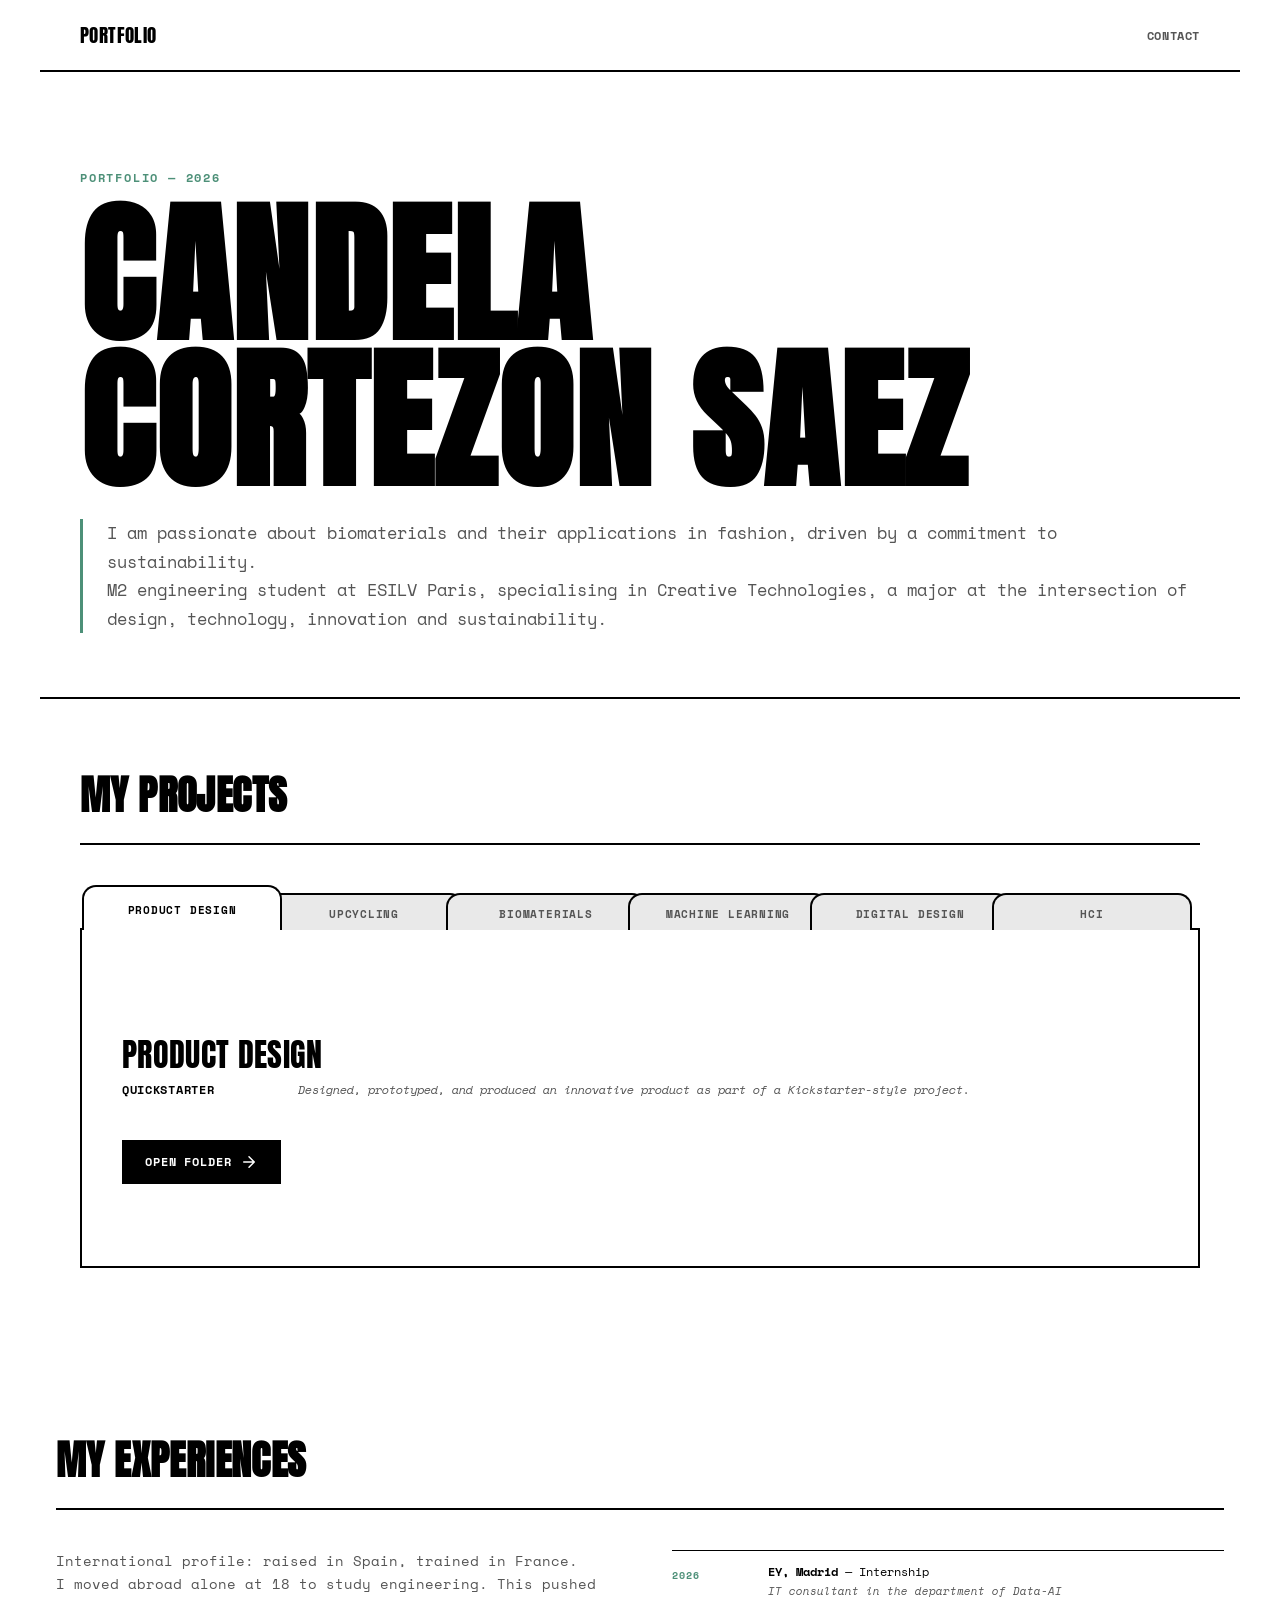
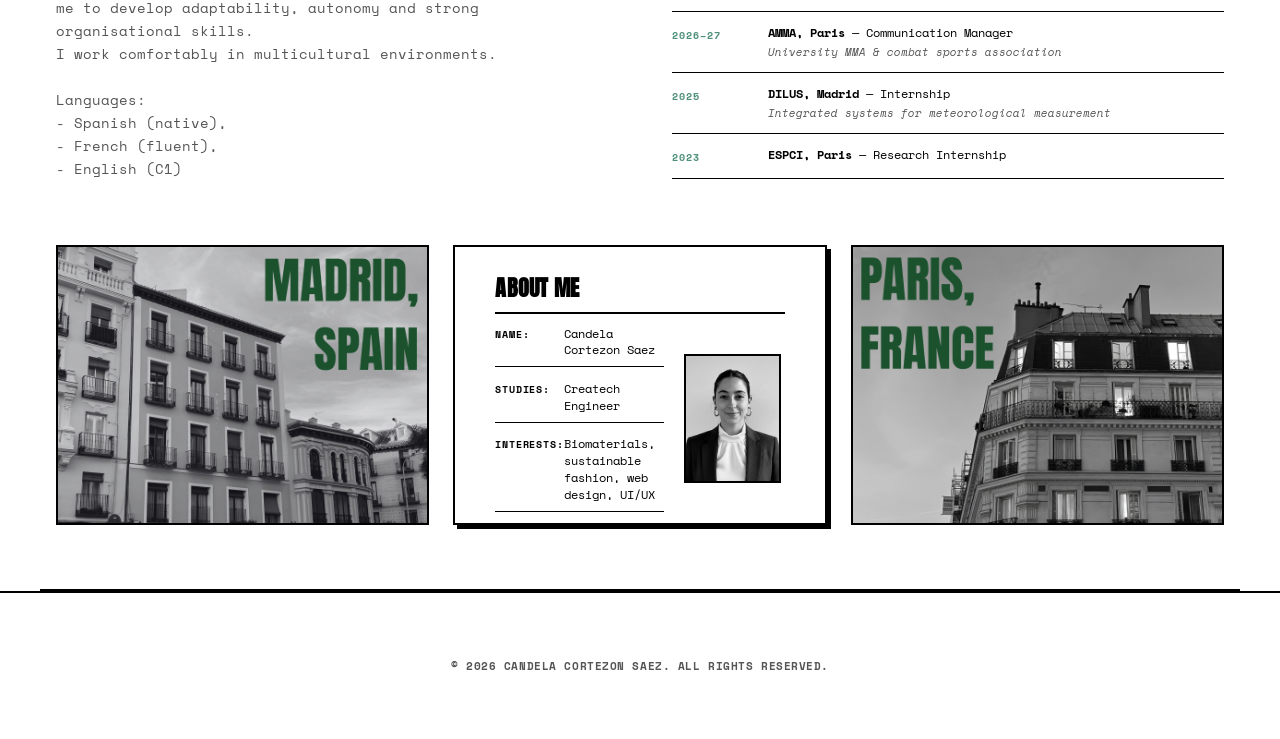
==== index.html @ 853d0558 "Initial commit" ====
<!DOCTYPE html>
<html lang="en">
<head>
  <meta charset="UTF-8" />
  <meta name="viewport" content="width=device-width, initial-scale=1.0" />
  <title>Candela Cortezon Saez — Portfolio</title>
  <meta name="description" content="Portfolio of Candela Cortezon Saez — Createch Engineer specializing in product design, sustainable fashion, and interactive media." />
  <link rel="preconnect" href="https://fonts.googleapis.com" />
  <link rel="preconnect" href="https://fonts.gstatic.com" crossorigin />
  <link href="https://fonts.googleapis.com/css2?family=Anton+SC&family=Space+Mono:ital,wght@0,400;0,700;1,400&family=Caveat:wght@400;600&display=swap" rel="stylesheet" />
  <link rel="stylesheet" href="style.css" />
</head>
<body>

  <!-- Navigation -->
  <nav class="nav" role="navigation" aria-label="Main navigation">
    <a href="index.html" class="nav-brand">PORTFOLIO</a>
    <ul class="nav-links">
      <li><a href="contact.html">Contact</a></li>
    </ul>
  </nav>

  <!-- Hero -->
  <header class="hero">
    <p class="hero-label animate-in">Portfolio — 2026</p>
    <h1 class="hero-title animate-in">Candela<br />Cortezon Saez</h1>
    <p class="hero-subtitle animate-in" style="font-size: 1.05rem;">I am passionate about biomaterials and their applications in fashion, driven by a commitment to sustainability.</p>
    <p class="hero-subtitle animate-in" style="font-size: 1.05rem;">M2 engineering student at ESILV Paris, specialising in Creative Technologies, a major at the intersection of design, technology, innovation and sustainability.</p>
    
  </header>

  <!-- Folders -->
  <section class="folders-section" id="work">
    <div class="folders-header animate-in">
      <h2>MY PROJECTS</h2>
    </div>
    <div class="folder-list" id="folder-list">
      <!-- Folders injected by JavaScript -->
    </div>
  </section>

  <!-- Experiences Section -->
  <section class="about" id="about">

    <!-- Section title — same style as MY PROJECTS -->
    <div class="exp-section-header animate-in">
      <h2>MY EXPERIENCES</h2>
    </div>

    <!-- Main content: big display text left + experience list right -->
    <div class="exp-main-row">

      <!-- Left: large editorial display text -->
      <div class="hero-subtitle-aboutyou animate-in">
        <p><span>International profile: raised in Spain, trained in France.</span></p>
        <p><span>I moved abroad alone at 18 to study engineering. This pushed me to develop adaptability, autonomy and strong organisational skills.</span></p>
        <p><span>I work comfortably in multicultural environments.</span></p>
        <p><br></p>
        <p><span>Languages: <br>
          <span>- Spanish (native),</span> <br>
          <span>- French (fluent),</span> <br>
          <span>- English (C1)</span></span></p>
               
      </div>

      <!-- Right: all experience entries, all starting at the same height -->
      <div class="exp-list animate-in">

        <div class="exp-item">
          <span class="exp-year">2026</span>
          <div class="exp-body">
            <p class="exp-company"><strong>EY, Madrid</strong> — Internship</p>
            <p class="exp-desc">IT consultant in the department of Data-AI</p>
          </div>
        </div>

        <div class="exp-item">
          <span class="exp-year">2026–27</span>
          <div class="exp-body">
            <p class="exp-company"><strong>AMMA, Paris</strong> — Communication Manager</p>
            <p class="exp-desc">University MMA &amp; combat sports association</p>
          </div>
        </div>

        <div class="exp-item">
          <span class="exp-year">2025</span>
          <div class="exp-body">
            <p class="exp-company"><strong>DILUS, Madrid</strong> — Internship</p>
            <p class="exp-desc">Integrated systems for meteorological measurement</p>
          </div>
        </div>

        <div class="exp-item">
          <span class="exp-year">2023</span>
          <div class="exp-body">
            <p class="exp-company"><strong>ESPCI, Paris</strong> — Research Internship</p>
          </div>
        </div>

      </div>
    </div>

    <!-- 3 items in a row: Madrid photo | dossier card | Paris photo -->
    <div class="exp-photos animate-in">

      <img src="images/PARIS, FRANCE (1).png" alt="Madrid building facades" class="exp-photo exp-photo--madrid" />

      <!-- Dossier card in place of the photo -->
      <div class="dossier-card exp-card-slot animate-in" style="overflow: hidden;">
        <div class="dossier-header">
          <h2 class="dossier-title">About Me</h2>
        </div>
        <div class="dossier-body">
          <div class="dossier-fields">
            <div class="dossier-field">
              <span class="dossier-field-label">Name:</span>
              <span class="dossier-field-value small">Candela Cortezon Saez</span>
            </div>
            <div class="dossier-field">
              <span class="dossier-field-label">Studies:</span>
              <span class="dossier-field-value small">Createch Engineer</span>
            </div>
            <div class="dossier-field">
              <span class="dossier-field-label">Interests:</span>
              <span class="dossier-field-value small">Biomaterials, sustainable fashion, web design, UI/UX</span>
            </div>
          </div>
          <div class="dossier-photo-wrap">
            <img src="images/photo.jpeg" alt="Candela Cortezon Saez" class="dossier-photo" />
          </div>
        </div>
      </div>

      <img src="images/PARIS, FRANCE.png" alt="Haussmann rooftops, Paris" class="exp-photo" />

    </div>

  </section>

  <!-- Footer -->
  <footer class="footer">
    <p>&copy; 2026 Candela Cortezon Saez. All rights reserved.</p>
  </footer>

  <script src="script.js"></script>
</body>
</html>
---- style.css ----
/* =============================================
   PORTFOLIO — Candela Cortezon Saez
   Magazine / Editorial — B&W + Green
   ============================================= */

*, *::before, *::after {
  box-sizing: border-box;
  margin: 0;
  padding: 0;
}

:root {
  /* Palette — Black, White, Green */
  --bg: #FFFFFF;
  --bg-soft: #F5F5F5;
  --text: #000000;
  --text-muted: #555555;
  --accent: #4d9078;
  --accent-hover: #1b512d;
  --accent-light: #e8f2ee;
  --border: #E0E0E0;
  --border-dark: #000000;
  --white: #FFFFFF;
  --black: #000000;
  --shadow-sm: 0 1px 3px rgba(0,0,0,0.08);
  --shadow-md: 0 4px 12px rgba(0,0,0,0.1);
  --shadow-lg: 0 8px 30px rgba(0,0,0,0.15);

  /* Typography */
  --font-display: 'Anton SC', 'Arial Black', sans-serif;
  --font-body: 'Space Mono', 'Courier New', monospace;
  --font-hand: 'Caveat', cursive;

  /* Spacing */
  --space-xs: 0.5rem;
  --space-sm: 1rem;
  --space-md: 1.5rem;
  --space-lg: 2.5rem;
  --space-xl: 4rem;
  --space-2xl: 6rem;

  /* Transitions */
  --ease: cubic-bezier(0.4, 0, 0.2, 1);
  --duration: 0.3s;

  /* Layout */
  --max-w: 1200px;
  --nav-h: 72px;
}

html {
  scroll-behavior: smooth;
  -webkit-font-smoothing: antialiased;
  -moz-osx-font-smoothing: grayscale;
}

body {
  font-family: var(--font-body);
  background-color: var(--bg);
  color: var(--text);
  line-height: 1.6;
  min-height: 100vh;
}

/* =============================================
   NAVIGATION
   ============================================= */

.nav {
  position: fixed;
  top: 0;
  left: 0;
  right: 0;
  height: var(--nav-h);
  background: var(--bg);
  border-bottom: 2px solid var(--border-dark);
  z-index: 100;
  display: flex;
  align-items: center;
  justify-content: space-between;
  padding: 0 var(--space-lg);
  max-width: var(--max-w);
  margin: 0 auto;
}

.nav-brand {
  font-family: var(--font-display);
  font-size: 1.2rem;
  color: var(--text);
  text-decoration: none;
  letter-spacing: 0.02em;
  text-transform: uppercase;
}

.nav-brand span {
  color: var(--accent);
}

.nav-links {
  display: flex;
  gap: var(--space-md);
  list-style: none;
}

.nav-links a {
  font-family: var(--font-body);
  font-size: 0.75rem;
  font-weight: 700;
  color: var(--text-muted);
  text-decoration: none;
  text-transform: uppercase;
  letter-spacing: 0.05em;
  transition: color var(--duration) var(--ease);
  padding: 0.5rem 0;
  position: relative;
}

.nav-links a::after {
  content: '';
  position: absolute;
  bottom: 0;
  left: 0;
  width: 0;
  height: 2px;
  background: var(--accent);
  transition: width var(--duration) var(--ease);
}

.nav-links a:hover,
.nav-links a.active {
  color: var(--text);
}

.nav-links a:hover::after,
.nav-links a.active::after {
  width: 100%;
}

/* =============================================
   HOMEPAGE — HERO
   ============================================= */

.hero {
  padding: calc(var(--nav-h) + var(--space-2xl)) var(--space-lg) var(--space-xl);
  max-width: var(--max-w);
  margin: 0 auto;
  border-bottom: 2px solid var(--border-dark);
}

.hero-label {
  font-family: var(--font-body);
  font-size: 0.75rem;
  font-weight: 700;
  text-transform: uppercase;
  letter-spacing: 0.15em;
  color: var(--accent);
  margin-bottom: var(--space-sm);
}

.hero-title {
  font-family: var(--font-display);
  font-size: clamp(4rem, 12vw, 10rem);
  line-height: 0.95;
  letter-spacing: 0.01em;
  color: var(--text);
  margin-bottom: var(--space-md);
  text-transform: uppercase;
}

.hero-subtitle {
  font-family: var(--font-body);
  font-size: 0.85rem;
  color: var(--text-muted);
  max-width: 100%;
  line-height: 1.7;
  border-left: 3px solid var(--accent);
  padding-left: var(--space-md);
}

.hero-subtitle-aboutme {
  font-family: var(--font-body);
  font-size: 0.85rem;
  color: var(--text-muted);
  max-width: 30%;
  line-height: 1.7;
  /*border-left: 6px solid var(--accent);*/
  /*padding-left: var(--space-md);*/
  padding-top:var(--space-md) ;
  text-align: left;
}

.hero-subtitle-aboutyou {
  font-family: var(--font-body);
  font-size: 0.85rem;
  color: var(--text-muted);
  max-width: 100%;
  line-height: 1.7;
  padding-bottom: var(--space-md);
  text-align: left;
  margin-left: 0;
  width: 100%;
}
/* =============================================
   HOMEPAGE — EXPERIENCES SECTION
   ============================================= */

.about {
  padding: var(--space-xl) var(--space-sm);
  max-width: var(--max-w);
  margin: 0 auto;
  border-bottom: 2px solid var(--border-dark);
}

/* ── Section header — same visual style as MY PROJECTS ── */
.exp-section-header {
  display: flex;
  align-items: baseline;
  justify-content: space-between;
  margin-bottom: var(--space-lg);
  padding-bottom: var(--space-sm);
  border-bottom: 2px solid var(--border-dark);
}

.exp-section-header h2 {
  font-family: var(--font-display);
  font-size: 2.5rem;
  text-transform: uppercase;
  letter-spacing: 0.01em;
}

/* ── Main two-column row ── */
.exp-main-row {
  display: grid;
  grid-template-columns: 1fr 1fr;
  gap: var(--space-xl);
  align-items: start;
  margin-bottom: var(--space-lg);
}

/* Left: large editorial display text */
.exp-display {
  font-family: var(--font-display);
  font-size: clamp(3rem, 5.5vw, 5.5rem);
  text-transform: uppercase;
  line-height: 0.92;
  letter-spacing: 0.01em;
  color: var(--text);
  padding-top: 0.1em;
}

/* Right: experience list */
.exp-list {
  display: flex;
  flex-direction: column;
  gap: 0;
}

.exp-item {
  display: grid;
  grid-template-columns: 5rem 1fr;
  gap: var(--space-sm);
  padding: 0.75rem 0;
  border-bottom: 1px solid var(--border-dark);
  align-items: start;
}

.exp-item:first-child {
  border-top: 1px solid var(--border-dark);
}

.exp-year {
  font-family: var(--font-body);
  font-size: 0.65rem;
  font-weight: 700;
  text-transform: uppercase;
  letter-spacing: 0.1em;
  color: var(--accent);
  white-space: nowrap;
  padding-top: 0.2rem;
}

.exp-body {
  display: flex;
  flex-direction: column;
  gap: 0.2rem;
}

.exp-company {
  font-family: var(--font-body);
  font-size: 0.78rem;
  color: var(--text);
  line-height: 1.4;
}

.exp-desc {
  font-family: var(--font-body);
  font-size: 0.68rem;
  color: var(--text-muted);
  line-height: 1.4;
  font-style: italic;
}

/* ── 3-photo row ── */
.exp-photos {
  display: grid;
  grid-template-columns: 1fr 1fr 1fr;
  gap: var(--space-md);
  margin-top: var(--space-lg);
}

.exp-photo {
  display: block;
  width: 100%;
  height: 280px;
  object-fit: cover;
  border: 2px solid var(--border-dark);
  transition: transform var(--duration) var(--ease),
              box-shadow var(--duration) var(--ease),
              filter var(--duration) var(--ease),
              border-color var(--duration) var(--ease);
}

.exp-photo--madrid {
  object-position: right center;
}

.exp-photo:hover {
  transform: scale(1.02);
  filter: brightness(1.07) saturate(1.15);
  border-color: var(--accent);
  box-shadow: 6px 6px 0px var(--accent);
}

/* Card slot inside exp-photos row */
.exp-card-slot {
  height: 280px;
  overflow: hidden;
  display: flex;
  flex-direction: column;
  justify-content: space-between;
  padding: 1.25rem 1.35rem;
  box-sizing: border-box;
}

.exp-card-slot .dossier-header {
  margin-bottom: 0.75rem;
  padding-bottom: 0.35rem;
}

.exp-card-slot .dossier-title {
  font-size: 1.35rem;
}

.exp-card-slot .dossier-body {
  display: grid;
  grid-template-columns: 1fr 105px;
  gap: 1rem;
  align-items: center;
  flex: 1;
}

.exp-card-slot .dossier-photo-wrap {
  padding: 4px;
  display: flex;
  align-items: center;
  justify-content: center;
}

.exp-card-slot .dossier-photo {
  width: 100%;
  aspect-ratio: 3 / 4;
  max-height: 155px;
  object-fit: cover;
}

.exp-card-slot .dossier-fields {
  display: flex;
  flex-direction: column;
  justify-content: space-between;
  gap: 0.85rem;
}

.exp-card-slot .dossier-field {
  display: grid;
  grid-template-columns: 3.8rem 1fr;
  gap: 0.5rem;
  padding-bottom: 0.45rem;
  border-bottom: 1px solid var(--text);
  align-items: baseline;
}

.exp-card-slot .dossier-field-label {
  font-size: 0.65rem;
  font-weight: 700;
  text-transform: uppercase;
  letter-spacing: 0.08em;
}

.exp-card-slot .dossier-field-value,
.exp-card-slot .dossier-field-value.small {
  font-size: 0.75rem;
  line-height: 1.4;
}


.about-top-row {
  display: flex;
  justify-content: flex-end;
  margin-bottom: var(--space-sm);
}

.about-grid {
  display: grid;
  grid-template-columns: 1fr 1fr 1fr;
  gap: var(--space-md);
  align-items: stretch;
}

.about-bottom-row {
  margin-top: var(--space-sm);
}

.about-images {
  grid-area: images;
  display: grid;
  grid-template-columns: 1fr 1fr;
  gap: 1.25rem;
}

.about-side-img {
  display: block;
  width: 100%;
  height: 100%;
  min-height: 300px;
  object-fit: cover;
  object-position: left center;
  border: 2px solid var(--border-dark);
  transition: transform var(--duration) var(--ease), box-shadow var(--duration) var(--ease), filter var(--duration) var(--ease), border-color var(--duration) var(--ease);
}

.about-side-img:hover {
  transform: scale(1.02);
  filter: brightness(1.07) saturate(1.15);
  border-color: var(--accent);
  box-shadow: 6px 6px 0px var(--accent);
}

.about-side-img--madrid {
  object-position: right center;
}

.dossier-card {
  position: relative;
  background: var(--white);
  border: 2px solid var(--border-dark);
  box-shadow: 4px 4px 0px rgba(0,0,0,1);
  padding: var(--space-md) var(--space-lg);
  max-width: 100%;
}

.hero-subtitle-aboutyou {
  font-family: var(--font-body);
  font-size: 0.85rem;
  color: var(--text-muted);
  line-height: 1.7;
  text-align: left;
  max-width: 100%;
  width: 100%;
  margin-left: 0;
}

.hero-subtitle-aboutme {
  max-width: 100%;
  text-align: left;
}

/* Dossier header */
.dossier-header {
  display: flex;
  justify-content: space-between;
  align-items: baseline;
  gap: var(--space-xs);
  margin-bottom: var(--space-sm);
  padding-bottom: 0.4rem;
  border-bottom: 2px solid var(--text);
}

.dossier-title {
  font-family: var(--font-display);
  font-size: 1.5rem;
  text-transform: uppercase;
  letter-spacing: 0.01em;
}

.dossier-valid {
  font-family: var(--font-body);
  font-size: 0.68rem;
  font-weight: 700;
  text-transform: uppercase;
  letter-spacing: 0.08em;
  color: var(--text);
  white-space: nowrap;
}

.dossier-valid span {
  color: var(--accent);
}

/* Dossier body — horizontal: fields left, photo right */
.dossier-body {
  display: grid;
  grid-template-columns: 1fr 130px;
  gap: var(--space-md);
  align-items: center;
}

/* Dossier photo with corner crop marks */
.dossier-photo-wrap {
  position: relative;
  padding: 10px;
}

.dossier-photo {
  display: block;
  width: 100%;
  aspect-ratio: 3 / 4;
  object-fit: cover;
  border: 2px solid var(--text);
  filter: grayscale(100%);
}

.dossier-corner {
  position: absolute;
  width: 14px;
  height: 14px;
  border: 3px solid var(--text);
}

.dossier-corner.tl { top: 0; left: 0; border-right: none; border-bottom: none; }
.dossier-corner.tr { top: 0; right: 0; border-left: none; border-bottom: none; }
.dossier-corner.bl { bottom: 0; left: 0; border-right: none; border-top: none; }
.dossier-corner.br { bottom: 0; right: 0; border-left: none; border-top: none; }

/* Dossier fields — ruled lines like the reference */
.dossier-fields {
  display: flex;
  flex-direction: column;
  gap: 0.5rem;
}

.dossier-field {
  display: grid;
  grid-template-columns: 4rem 1fr;
  align-items: baseline;
  gap: 0.2rem;
  padding-bottom: 0.1rem;
  border-bottom: 1px solid var(--text);
}

.dossier-field-label {
  font-family: var(--font-body);
  font-size: 0.68rem;
  font-weight: 700;
  text-transform: uppercase;
  letter-spacing: 0.1em;
  color: var(--text);
  white-space: nowrap;
}

.dossier-field-value {
  font-family: var(--font-body);
  font-size: 0.6rem;
  color: var(--text);
  line-height: 2;
  flex: 1;
}

.dossier-field-value.small {
  font-size: 0.6rem;
}

.dossier-id {
  font-family: var(--font-body);
  font-size: 0.68rem;
  font-weight: 700;
  text-transform: uppercase;
  letter-spacing: 0.08em;
  color: var(--text);
  padding-top: 0.1rem;
}

/* Dossier footer */
.dossier-footer {
  margin-top: var(--space-sm);
  padding-top: 0.4rem;
  border-top: 1px solid var(--border);
  display: flex;
  justify-content: space-between;
  align-items: center;
}

.dossier-footer-text {
  font-family: var(--font-body);
  font-size: 0.62rem;
  font-weight: 700;
  color: var(--text-muted);
  text-transform: uppercase;
  letter-spacing: 0.08em;
}

/* =============================================
   HOMEPAGE — FOLDERS
   ============================================= */

.folders-section {
  padding: var(--space-xl) var(--space-lg) var(--space-2xl);
  max-width: var(--max-w);
  margin: 0 auto;
}

.folders-header {
  display: flex;
  align-items: baseline;
  justify-content: space-between;
  margin-bottom: var(--space-lg);
  padding-bottom: var(--space-sm);
  border-bottom: 2px solid var(--border-dark);
}

.folders-header h2 {
  font-family: var(--font-display);
  font-size: 2.5rem;
  text-transform: uppercase;
  letter-spacing: 0.01em;
}

.folders-header span {
  font-family: var(--font-body);
  font-size: 0.75rem;
  font-weight: 700;
  color: var(--text-muted);
}

.folder-list {
  display: block;
}

/* Single stacked folder — one pocket, one tab per theme */
.folder-stack {
  position: relative;
}

/* Tab strip: overlapping divider tabs like the reference */
.folder-tabs {
  position: relative;
  z-index: 2;
  display: flex;
  align-items: flex-end;
  overflow-x: auto;
  padding: 0 2px;
  scrollbar-width: thin;
}

.folder-tab {
  flex: 1 0 auto;
  min-width: 130px;
  max-width: 200px;
  margin-left: -18px;
  padding: 0.65rem 1rem 0.55rem;
  background: #E9E9E9;
  border: 2px solid var(--border-dark);
  border-bottom: none;
  border-radius: 14px 14px 0 0;
  font-family: var(--font-body);
  font-size: 0.68rem;
  font-weight: 700;
  text-transform: uppercase;
  letter-spacing: 0.07em;
  color: var(--text-muted);
  white-space: nowrap;
  overflow: hidden;
  text-overflow: ellipsis;
  cursor: pointer;
  transition: background var(--duration) var(--ease), color var(--duration) var(--ease), padding var(--duration) var(--ease);
}

.folder-tab:first-child {
  margin-left: 0;
}

.folder-tab:hover {
  background: var(--accent-light);
  color: var(--text);
}

.folder-tab.is-active {
  position: relative;
  z-index: 3;
  padding-top: 0.9rem;
  padding-bottom: 0.8rem;
  background: var(--white);
  color: var(--text);
}

/* White strip covers the pocket's top border under the active tab */
.folder-tab.is-active::after {
  content: '';
  position: absolute;
  left: 0;
  right: 0;
  bottom: -2px;
  height: 3px;
  background: var(--white);
}

.folder-tab:focus-visible {
  outline: 2px solid var(--accent);
  outline-offset: 2px;
}

/* The single folder pocket */
.folder-body {
  position: relative;
  z-index: 1;
  margin-top: -2px;
  display: flex;
  flex-direction: column;
  justify-content: center;
  gap: var(--space-sm);
  background: var(--white);
  border: 2px solid var(--border-dark);
  padding: var(--space-xl) var(--space-lg) var(--space-lg);
  min-height: 340px;
}

.folder-top-row {
  display: flex;
  align-items: baseline;
  gap: var(--space-sm);
}

.folder-number {
  font-family: var(--font-display);
  font-size: 0.95rem;
  color: var(--accent);
  letter-spacing: 0.05em;
}

.folder-title {
  font-family: var(--font-display);
  font-size: 2rem;
  text-transform: uppercase;
  letter-spacing: 0.01em;
  line-height: 1.1;
  flex: 1;
}

.folder-count {
  font-family: var(--font-body);
  font-size: 0.7rem;
  font-weight: 700;
  text-transform: uppercase;
  letter-spacing: 0.06em;
  color: var(--text-muted);
  white-space: nowrap;
}

.folder-projects {
  display: flex;
  gap: var(--space-xs);
  flex-wrap: wrap;
}

.folder-project-tag {
  font-family: var(--font-body);
  font-size: 0.65rem;
  font-weight: 700;
  text-transform: uppercase;
  letter-spacing: 0.04em;
  padding: 0.3rem 0.7rem;
  background: var(--white);
  border: 1px solid var(--border-dark);
  color: var(--text-muted);
}

/* New project list styles */
.folder-projects-list {
  display: flex;
  flex-direction: column;
  gap: 0;
  margin-bottom: var(--space-sm);
}

.folder-project-line {
  display: flex;
  align-items: baseline;
  gap: var(--space-sm);
  padding: 0.55rem 0;
  border-bottom: 1px solid var(--border);
}

.folder-project-line:last-child {
  border-bottom: none;
}

.folder-project-line-title {
  font-family: var(--font-body);
  font-size: 0.72rem;
  font-weight: 700;
  text-transform: uppercase;
  letter-spacing: 0.06em;
  color: var(--text);
  white-space: nowrap;
  min-width: 160px;
}

.folder-project-line-desc {
  font-family: var(--font-body);
  font-size: 0.72rem;
  color: var(--text-muted);
  line-height: 1.5;
  font-style: italic;
}

.folder-open {
  align-self: flex-start;
  display: inline-flex;
  align-items: center;
  gap: var(--space-xs);
  margin-top: var(--space-sm);
  padding: 0.65rem 1.3rem;
  background: var(--text);
  border: 2px solid var(--text);
  color: var(--white);
  font-family: var(--font-body);
  font-size: 0.72rem;
  font-weight: 700;
  text-transform: uppercase;
  letter-spacing: 0.08em;
  text-decoration: none;
  transition: all var(--duration) var(--ease);
}

.folder-open:hover {
  background: var(--accent);
  border-color: var(--accent);
  transform: translateX(4px);
}

.folder-open:focus-visible {
  outline: 2px solid var(--accent);
  outline-offset: 2px;
}

.folder-arrow {
  width: 18px;
  height: 18px;
  min-width: 18px;
}

/* Content swap animation */
.folder-fade {
  animation: folderFade 0.35s var(--ease) both;
}

@keyframes folderFade {
  from {
    opacity: 0;
    transform: translateY(8px);
  }
  to {
    opacity: 1;
    transform: translateY(0);
  }
}

/* =============================================
   PROJECT PAGE
   ============================================= */

.project-page {
  padding: calc(var(--nav-h) + var(--space-xl)) var(--space-lg) var(--space-2xl);
  max-width: var(--max-w);
  margin: 0 auto;
}

.project-back {
  display: inline-flex;
  align-items: center;
  gap: var(--space-xs);
  font-family: var(--font-body);
  font-size: 0.75rem;
  font-weight: 700;
  text-transform: uppercase;
  letter-spacing: 0.05em;
  color: var(--text-muted);
  text-decoration: none;
  margin-bottom: var(--space-lg);
  transition: color var(--duration) var(--ease);
}

.project-back:hover {
  color: var(--accent);
}

.project-back svg {
  width: 16px;
  height: 16px;
}

/* Project header */
.project-header {
  margin-bottom: var(--space-xl);
  border-bottom: 2px solid var(--border-dark);
  padding-bottom: var(--space-md);
}

.project-folder-tab {
  display: inline-flex;
  align-items: center;
  gap: var(--space-sm);
  background: var(--white);
  border: 2px solid var(--border-dark);
  border-bottom: none;
  padding: var(--space-sm) var(--space-md);
  position: relative;
}

.project-folder-tab::before {
  content: '';
  position: absolute;
  top: 0;
  left: 0;
  right: 0;
  height: 3px;
  background: var(--accent);
}

.project-folder-tab h1 {
  font-family: var(--font-display);
  font-size: 1.5rem;
  text-transform: uppercase;
  letter-spacing: 0.01em;
}

/* Projects navigation inside folder */
.project-nav {
  display: flex;
  gap: var(--space-sm);
  flex-wrap: wrap;
  align-items: center;
  margin-top: var(--space-md);
  margin-bottom: 0;
}

.project-nav-btn {
  display: inline-flex;
  align-items: center;
  gap: 0.6rem;
  font-family: var(--font-body);
  font-size: 0.8rem;
  font-weight: 700;
  padding: 0.65rem 1.25rem;
  background: var(--white);
  border: 2px solid var(--border-dark);
  color: var(--text);
  cursor: pointer;
  box-shadow: none;
  transition: all var(--duration) var(--ease);
}

.project-nav-btn:hover {
  background: var(--accent-light);
  border-color: var(--accent);
  color: var(--text);
  box-shadow: none;
  transform: none;
}

.project-nav-btn.active {
  background: var(--accent);
  border-color: var(--accent);
  color: var(--white);
  box-shadow: none;
  transform: none;
}

.project-nav-num {
  font-family: var(--font-body);
  font-size: 0.68rem;
  font-weight: 700;
  letter-spacing: 0.05em;
  color: var(--accent);
}

.project-nav-btn.active .project-nav-num {
  color: var(--white);
  opacity: 0.95;
}

.project-nav-name {
  font-family: var(--font-body);
  font-size: 0.8rem;
  letter-spacing: 0.01em;
}

/* Project content grid */
.project-content {
  display: grid;
  grid-template-columns: 1fr 1fr;
  gap: var(--space-xl);
  align-items: start;
}

/* Image gallery */
.project-gallery {
  display: flex;
  flex-direction: column;
  gap: var(--space-sm);
}

.gallery-main {
  width: 100%;
  aspect-ratio: 4/3;
  background: var(--white);
  border: 2px solid var(--border-dark);
  overflow: hidden;
  display: flex;
  align-items: center;
  justify-content: center;
}

.gallery-main img {
  width: 100%;
  height: 100%;
  object-fit: cover;
  transition: transform 0.5s var(--ease);
}

.gallery-main:hover img {
  transform: scale(1.02);
}

.gallery-placeholder {
  display: flex;
  flex-direction: column;
  align-items: center;
  justify-content: center;
  gap: var(--space-sm);
  color: var(--text-muted);
  font-family: var(--font-body);
  font-size: 0.8rem;
  text-align: center;
  padding: var(--space-lg);
}

.gallery-placeholder svg {
  width: 48px;
  height: 48px;
  opacity: 0.3;
}

.gallery-thumbs {
  display: flex;
  gap: var(--space-xs);
  flex-wrap: wrap;
}

.gallery-thumb {
  width: 72px;
  height: 72px;
  overflow: hidden;
  border: 2px solid var(--border-dark);
  cursor: pointer;
  transition: all var(--duration) var(--ease);
  padding: 0;
  background: none;
}

.gallery-thumb img {
  width: 100%;
  height: 100%;
  object-fit: cover;
}

.gallery-thumb:hover {
  opacity: 0.8;
}

.gallery-thumb.active {
  border-color: var(--accent);
}

/* Project info */
.project-info {
  display: flex;
  flex-direction: column;
  gap: var(--space-md);
}

.project-info h2 {
  font-family: var(--font-display);
  font-size: 2rem;
  text-transform: uppercase;
  letter-spacing: 0.01em;
  line-height: 1.1;
  border-bottom: 2px solid var(--border-dark);
  padding-bottom: var(--space-sm);
}

.project-summary {
  font-family: var(--font-body);
  font-size: 0.85rem;
  color: var(--text);
  line-height: 1.7;
  font-weight: 700;
}

.project-descriptions {
  display: flex;
  flex-direction: column;
  gap: var(--space-sm);
}

.project-description {
  font-family: var(--font-body);
  font-size: 0.8rem;
  color: var(--text-muted);
  line-height: 1.8;
}

.project-details {
  display: flex;
  flex-direction: column;
  gap: var(--space-sm);
  padding: var(--space-md);
  background: var(--white);
  border: 1px solid var(--border-dark);
}

.project-detail-row {
  display: flex;
  gap: var(--space-sm);
  font-family: var(--font-body);
  font-size: 0.8rem;
}

.project-detail-label {
  font-weight: 700;
  color: var(--text);
  min-width: 100px;
  text-transform: uppercase;
  font-size: 0.65rem;
  letter-spacing: 0.08em;
  padding-top: 0.15rem;
}

.project-detail-value {
  color: var(--text-muted);
}

.project-tags {
  display: flex;
  flex-wrap: wrap;
  gap: var(--space-xs);
  margin-top: var(--space-xs);
}

.project-tag {
  font-family: var(--font-body);
  font-size: 0.65rem;
  font-weight: 700;
  text-transform: uppercase;
  letter-spacing: 0.04em;
  padding: 0.35rem 0.8rem;
  background: var(--accent-light);
  border: 1px solid var(--accent);
  color: var(--accent);
}

/* =============================================
   CONTACT PAGE
   ============================================= */

.contact-page {
  padding: calc(var(--nav-h) + var(--space-2xl)) var(--space-lg) var(--space-2xl);
  max-width: var(--max-w);
  margin: 0 auto;
  text-align: center;
}

.contact-label {
  font-family: var(--font-body);
  font-size: 0.75rem;
  font-weight: 700;
  text-transform: uppercase;
  letter-spacing: 0.15em;
  color: var(--accent);
  margin-bottom: var(--space-sm);
}

.contact-title {
  font-family: var(--font-display);
  font-size: clamp(3rem, 8vw, 6rem);
  text-transform: uppercase;
  letter-spacing: 0.01em;
  margin-bottom: var(--space-lg);
  line-height: 1;
}

.contact-subtitle {
  font-family: var(--font-body);
  font-size: 0.85rem;
  color: var(--text-muted);
  max-width: 480px;
  margin: 0 auto var(--space-xl);
  line-height: 1.7;
  border-left: 3px solid var(--accent);
  padding-left: var(--space-md);
  text-align: left;
}

/*.contact-grid {
  display: grid;
  grid-template-columns: repeat(auto-fit, minmax(280px, 1fr));
  gap: var(--space-md);
  max-width: 900px;
  margin: 0 auto;
}*/
.contact-grid {
  display: grid;
  grid-template-columns: repeat(2, 1fr);
  gap: var(--space-md);
  max-width: 900px;
  margin: 0 auto;
}
.contact-page .contact-grid {
  display: grid;
  grid-template-columns: repeat(2, 1fr);
  gap: var(--space-md);
  width: 100%;
  max-width: 900px;
  margin: 0 auto;
}

@media (max-width: 600px) {
  .contact-page .contact-grid {
    grid-template-columns: 1fr;
  }
}

.contact-card {
  display: flex;
  flex-direction: column;
  align-items: center;
  gap: var(--space-sm);
  padding: var(--space-lg);
  background: var(--white);
  border: 2px solid var(--border-dark);
  text-decoration: none;
  color: var(--text);
  transition: all var(--duration) var(--ease);
}

.contact-card:hover {
  transform: translateY(-4px);
  box-shadow: 6px 6px 0px rgba(0,0,0,1);
}

.contact-card-icon {
  width: 48px;
  height: 48px;
  border-radius: 50%;
  background: var(--accent-light);
  border: 2px solid var(--accent);
  display: flex;
  align-items: center;
  justify-content: center;
  margin-bottom: var(--space-xs);
}

.contact-card-icon svg {
  width: 24px;
  height: 24px;
  color: var(--accent);
}

.contact-card-label {
  font-family: var(--font-display);
  font-size: 1rem;
  text-transform: uppercase;
  letter-spacing: 0.01em;
}

.contact-card-value {
  font-family: var(--font-body);
  font-size: 0.75rem;
  color: var(--text-muted);
  word-break: break-all;
}

/* =============================================
   FOOTER
   ============================================= */

.footer {
  padding: var(--space-xl) var(--space-lg);
  border-top: 2px solid var(--border-dark);
  text-align: center;
}

.footer p {
  font-family: var(--font-body);
  font-size: 0.7rem;
  font-weight: 700;
  color: var(--text-muted);
  text-transform: uppercase;
  letter-spacing: 0.05em;
}

/* =============================================
   ANIMATIONS
   ============================================= */

@keyframes fadeInUp {
  from {
    opacity: 0;
    transform: translateY(20px);
  }
  to {
    opacity: 1;
    transform: translateY(0);
  }
}

.animate-in {
  animation: fadeInUp 0.6s var(--ease) both;
}

.animate-in:nth-child(1) { animation-delay: 0.1s; }
.animate-in:nth-child(2) { animation-delay: 0.2s; }
.animate-in:nth-child(3) { animation-delay: 0.3s; }
.animate-in:nth-child(4) { animation-delay: 0.4s; }
.animate-in:nth-child(5) { animation-delay: 0.5s; }
.animate-in:nth-child(6) { animation-delay: 0.6s; }

/* =============================================
   RESPONSIVE
   ============================================= */

@media (max-width: 900px) {
  .dossier-body {
    grid-template-columns: 1fr;
    gap: var(--space-md);
  }

  .dossier-photo-wrap {
    order: -1;
    max-width: 180px;
    margin: 0 auto;
  }

  .about-layout {
    grid-template-columns: 1fr;
    grid-template-areas:
      "card"
      "intro"
      "images"
      "caption";
  }

  .about-side-img {
    height: 260px;
  }

  .hero-subtitle-aboutme {
    max-width: 100%;
  }

  .project-content {
    grid-template-columns: 1fr;
  }

  .folder-tab {
    min-width: 110px;
    font-size: 0.62rem;
  }

  .folder-title {
    font-size: 1.5rem;
  }

  .folder-body {
    min-height: 300px;
  }
}

@media (max-width: 600px) {
  :root {
    --space-lg: 1.5rem;
    --space-xl: 2.5rem;
    --space-2xl: 4rem;
  }

  .nav {
    padding: 0 var(--space-md);
  }

  .nav-links {
    gap: var(--space-sm);
  }

  .nav-links a {
    font-size: 0.65rem;
  }

  .hero {
    padding: calc(var(--nav-h) + var(--space-xl)) var(--space-md) var(--space-lg);
  }

  .hero-title {
    font-size: clamp(3rem, 15vw, 5rem);
  }

  .about,
  .folders-section,
  .project-page,
  .contact-page {
    padding-left: var(--space-md);
    padding-right: var(--space-md);
  }

  .dossier-card {
    padding: var(--space-lg) var(--space-md) var(--space-md);
    box-shadow: 4px 4px 0px rgba(0,0,0,1);
  }

  .dossier-title {
    font-size: 1.4rem;
  }

  .dossier-header {
    flex-wrap: wrap;
  }

  .dossier-field {
    grid-template-columns: 3.4rem 1fr;
    gap: 0.3rem;
  }

  .dossier-field-value {
    font-size: 0.8rem;
  }

  .folder-tabs {
    gap: 0;
  }

  .folder-tab {
    min-width: 120px;
    margin-left: -12px;
    padding: 0.55rem 0.8rem 0.5rem;
  }

  .folder-body {
    padding: var(--space-md) var(--space-sm);
    min-height: 260px;
  }

  .folder-title {
    font-size: 1.4rem;
  }

  .folder-top-row {
    flex-wrap: wrap;
  }
}

  .project-nav {
    gap: 0.4rem;
  }

  .project-nav-btn {
    font-size: 0.65rem;
    padding: 0.5rem 0.9rem;
  }

  .contact-grid {
    grid-template-columns: 1fr;
  }


/* =============================================
   ACCESSIBILITY
   ============================================= */

@media (prefers-reduced-motion: reduce) {
  *, *::before, *::after {
    animation-duration: 0.01ms !important;
    animation-iteration-count: 1 !important;
    transition-duration: 0.01ms !important;
  }

  html {
    scroll-behavior: auto;
  }
}

.sr-only {
  position: absolute;
  width: 1px;
  height: 1px;
  padding: 0;
  margin: -1px;
  overflow: hidden;
  clip:rect(0, 0, 0, 0);
  white-space: nowrap;
  border-width: 0;
}

/* Focus styles */
a:focus-visible,
button:focus-visible {
  outline: 2px solid var(--accent);
  outline-offset: 2px;
}

/* Selection */
::selection {
  background: var(--accent);
  color: var(--white);
}
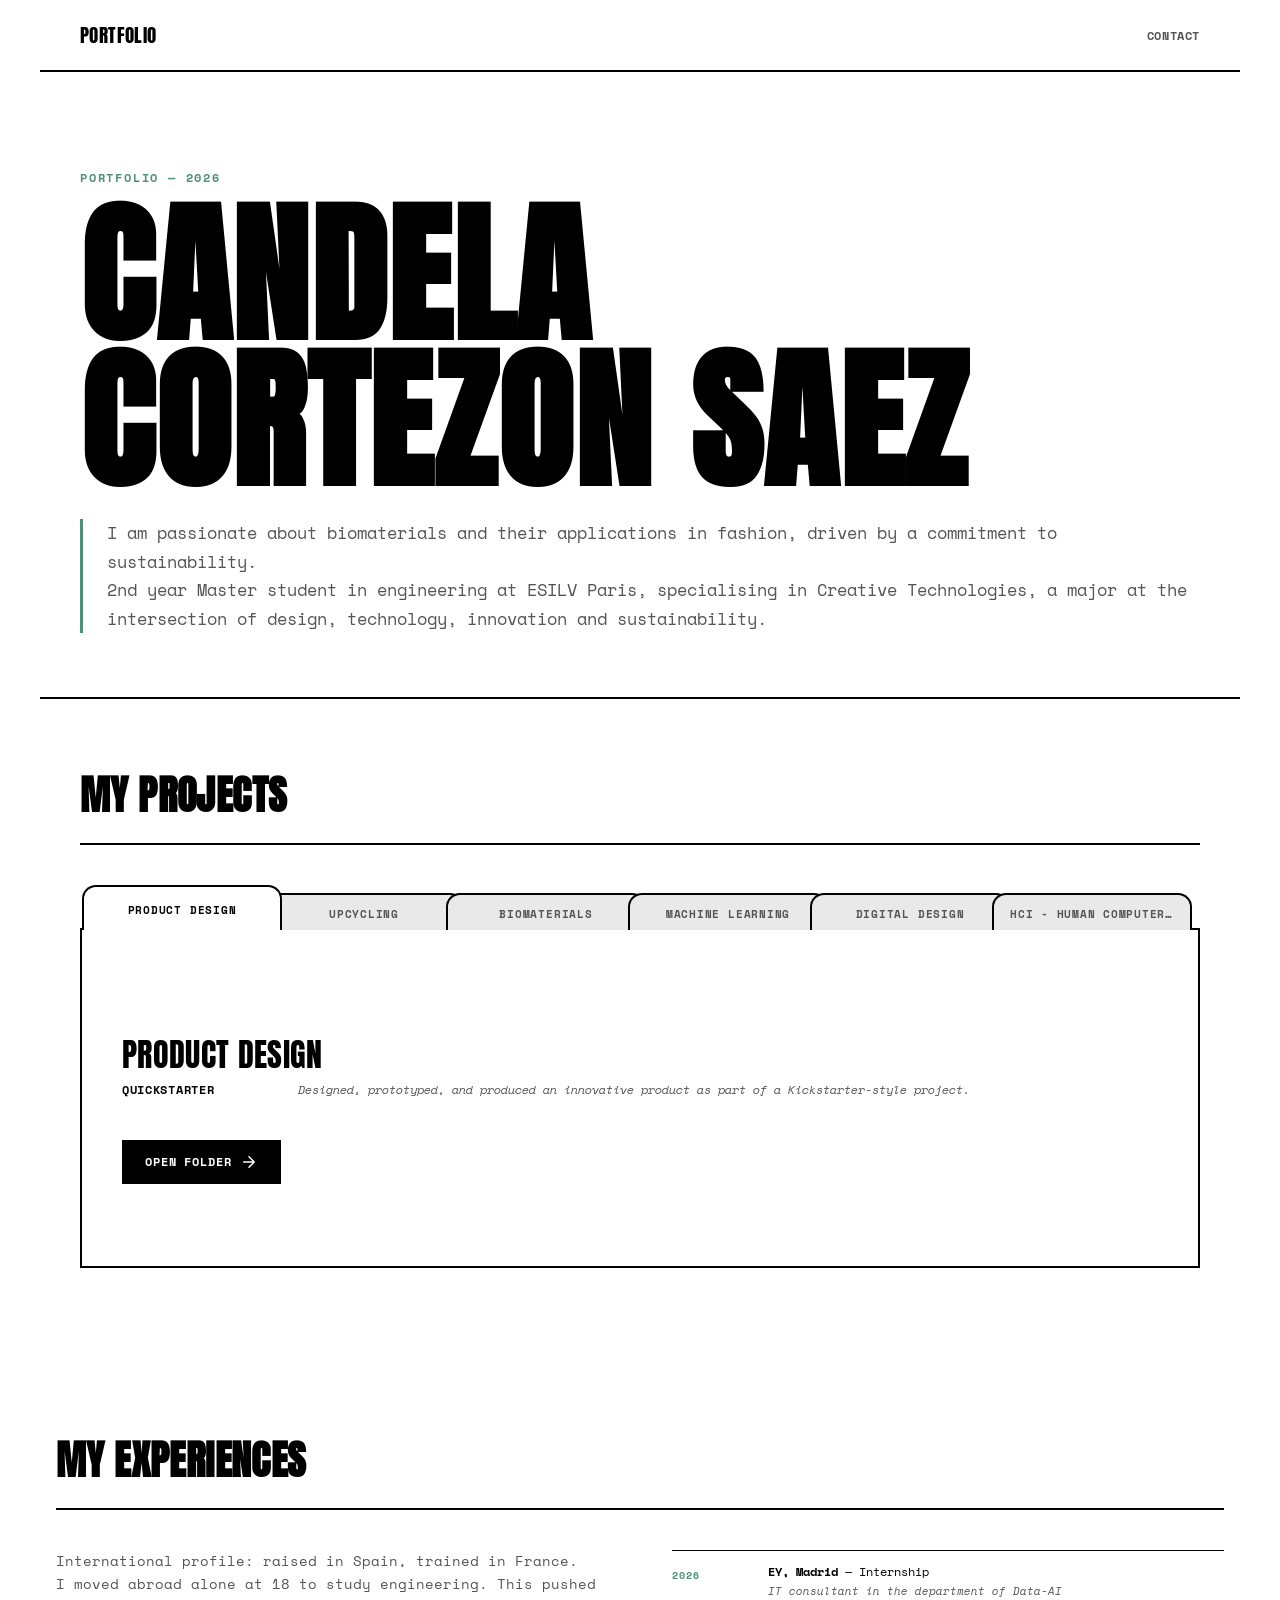
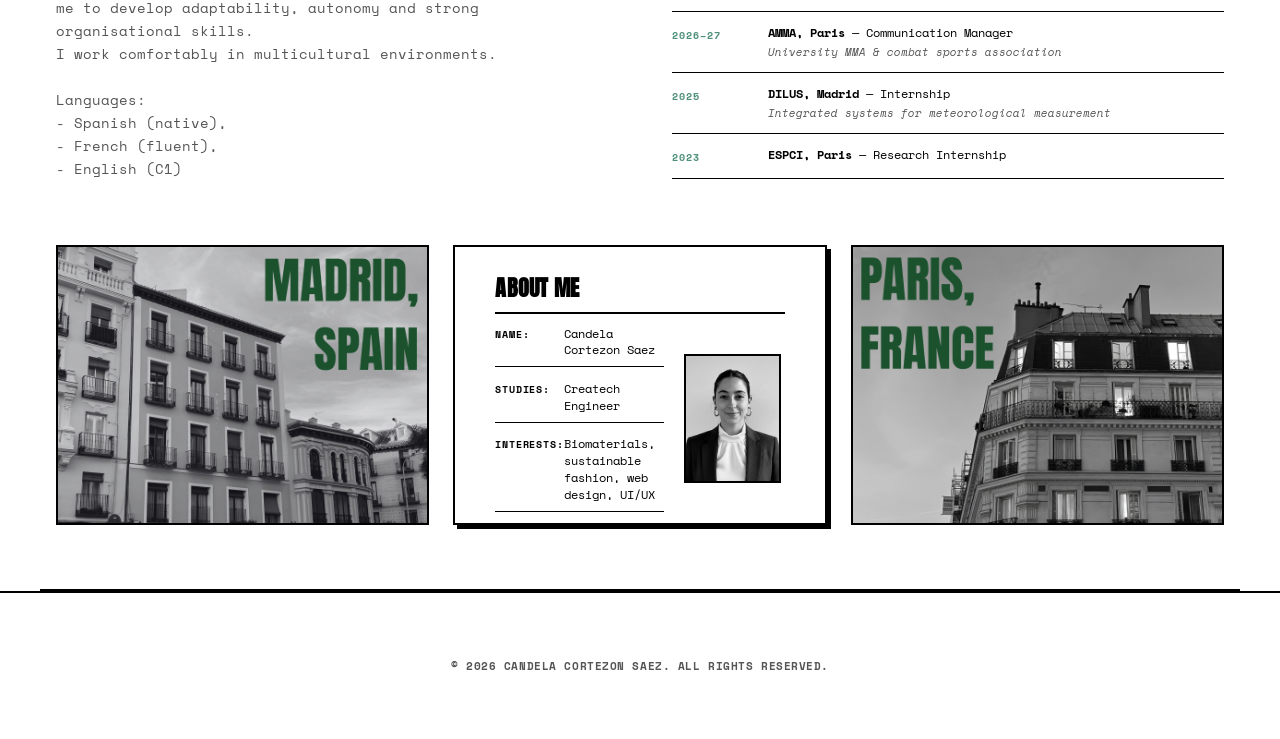
==== commit ce6ebe42: "update" ====
--- a/index.html
+++ b/index.html
@@ -25,7 +25,7 @@
     <p class="hero-label animate-in">Portfolio — 2026</p>
     <h1 class="hero-title animate-in">Candela<br />Cortezon Saez</h1>
     <p class="hero-subtitle animate-in" style="font-size: 1.05rem;">I am passionate about biomaterials and their applications in fashion, driven by a commitment to sustainability.</p>
-    <p class="hero-subtitle animate-in" style="font-size: 1.05rem;">M2 engineering student at ESILV Paris, specialising in Creative Technologies, a major at the intersection of design, technology, innovation and sustainability.</p>
+    <p class="hero-subtitle animate-in" style="font-size: 1.05rem;">2nd year Master student in engineering at ESILV Paris, specialising in Creative Technologies, a major at the intersection of design, technology, innovation and sustainability.</p>
     
   </header>
 
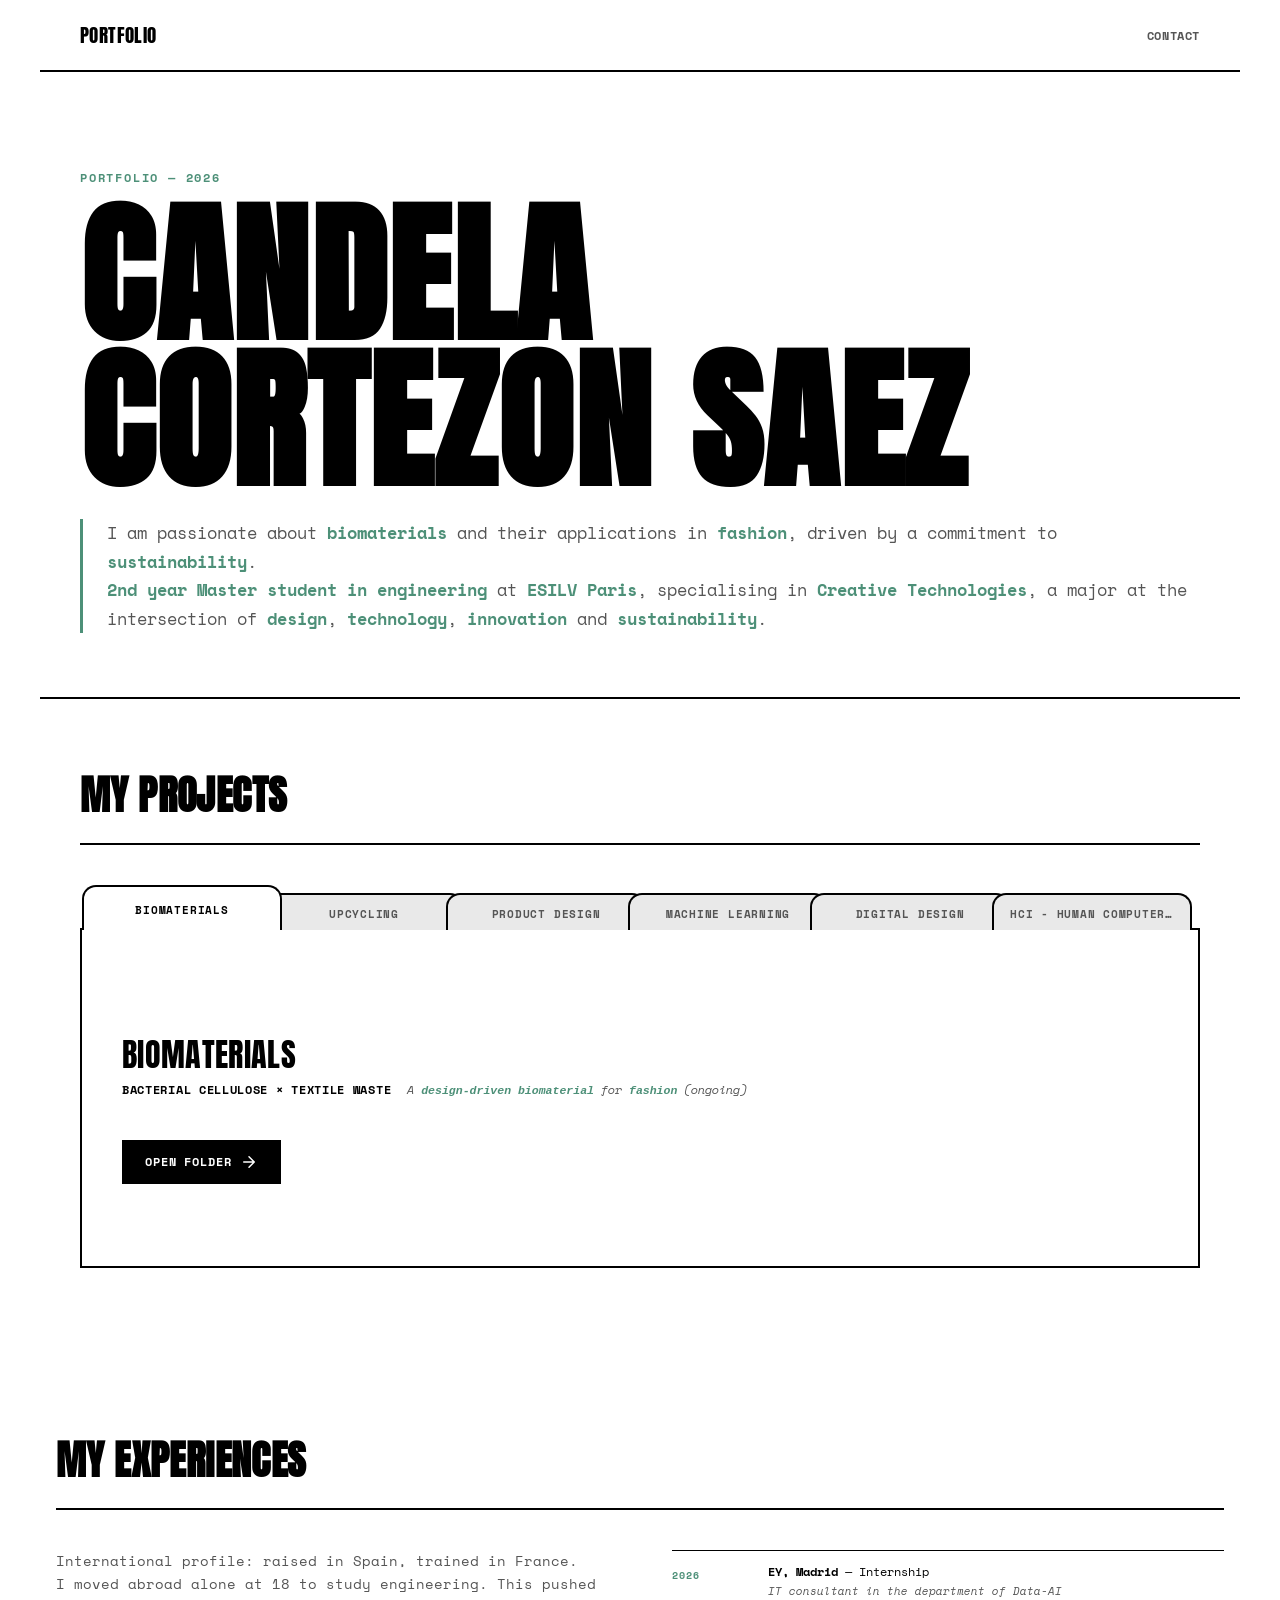
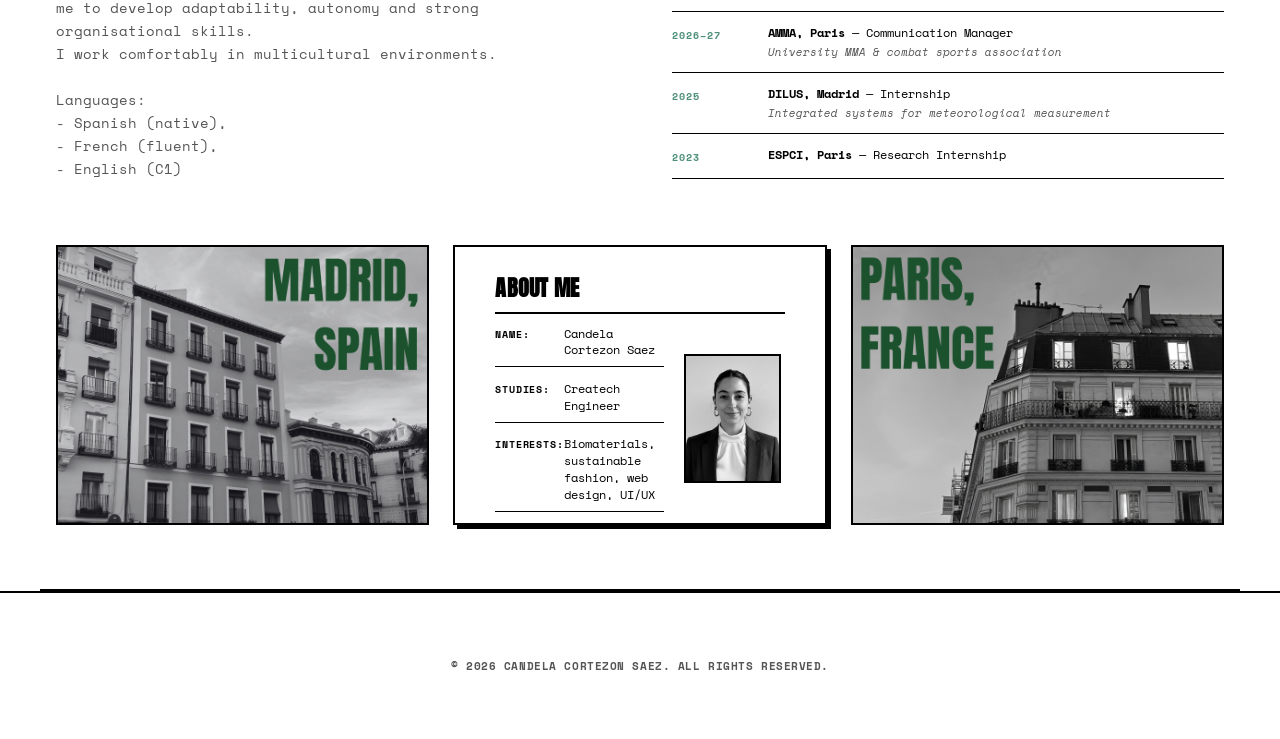
==== commit 8dfe02b6: "Latest version of the site" ====
--- a/index.html
+++ b/index.html
@@ -24,8 +24,8 @@
   <header class="hero">
     <p class="hero-label animate-in">Portfolio — 2026</p>
     <h1 class="hero-title animate-in">Candela<br />Cortezon Saez</h1>
-    <p class="hero-subtitle animate-in" style="font-size: 1.05rem;">I am passionate about biomaterials and their applications in fashion, driven by a commitment to sustainability.</p>
-    <p class="hero-subtitle animate-in" style="font-size: 1.05rem;">2nd year Master student in engineering at ESILV Paris, specialising in Creative Technologies, a major at the intersection of design, technology, innovation and sustainability.</p>
+    <p class="hero-subtitle animate-in" style="font-size: 1.05rem;">I am passionate about <strong class="highlight-green">biomaterials</strong> and their applications in <strong class="highlight-green">fashion</strong>, driven by a commitment to <strong class="highlight-green">sustainability</strong>.</p>
+    <p class="hero-subtitle animate-in" style="font-size: 1.05rem;"><strong class="highlight-green">2nd year Master student in engineering</strong> at <strong class="highlight-green">ESILV Paris</strong>, specialising in <strong class="highlight-green">Creative Technologies</strong>, a major at the intersection of <strong class="highlight-green">design</strong>, <strong class="highlight-green">technology</strong>, <strong class="highlight-green">innovation</strong> and <strong class="highlight-green">sustainability</strong>.</p>
     
   </header>
 
--- a/style.css
+++ b/style.css
@@ -177,6 +177,27 @@
   padding-left: var(--space-md);
 }
 
+/* Highlight important words in bold green */
+.highlight-green,
+strong.highlight,
+.hero-subtitle strong,
+.folder-project-line-desc strong,
+.project-summary strong,
+.project-description strong {
+  color: var(--accent);
+  font-weight: 700;
+}
+
+.project-description a {
+  color: var(--accent);
+  text-decoration: underline;
+  word-break: break-all;
+}
+
+.project-description a:hover {
+  color: var(--accent-hover);
+}
+
 .hero-subtitle-aboutme {
   font-family: var(--font-body);
   font-size: 0.85rem;
@@ -616,6 +637,7 @@
   padding: var(--space-xl) var(--space-lg) var(--space-2xl);
   max-width: var(--max-w);
   margin: 0 auto;
+  scroll-margin-top: calc(var(--nav-h) + 1.5rem);
 }
 
 .folders-header {
@@ -1030,15 +1052,36 @@
   justify-content: center;
 }
 
-.gallery-main img {
+.gallery-main img,
+.gallery-main video {
   width: 100%;
   height: 100%;
   object-fit: cover;
   transition: transform 0.5s var(--ease);
+  display: block;
+}
+
+.gallery-main video {
+  background: #000;
 }
 
 .gallery-main:hover img {
   transform: scale(1.02);
+}
+
+/* Adapted frame for Machine Learning, Digital Design, and HCI */
+.gallery-main.gallery-main--adapt {
+  aspect-ratio: auto;
+  height: auto;
+  display: block;
+}
+
+.gallery-main.gallery-main--adapt img,
+.gallery-main.gallery-main--adapt video {
+  width: 100%;
+  height: auto;
+  object-fit: contain;
+  display: block;
 }
 
 .gallery-placeholder {
@@ -1075,12 +1118,14 @@
   transition: all var(--duration) var(--ease);
   padding: 0;
   background: none;
+  position: relative;
 }
 
 .gallery-thumb img {
   width: 100%;
   height: 100%;
   object-fit: cover;
+  display: block;
 }
 
 .gallery-thumb:hover {
@@ -1089,6 +1134,39 @@
 
 .gallery-thumb.active {
   border-color: var(--accent);
+}
+
+.thumb-video-container {
+  width: 100%;
+  height: 100%;
+  position: relative;
+  display: flex;
+  align-items: center;
+  justify-content: center;
+  background: #000;
+}
+
+.thumb-video-container video {
+  width: 100%;
+  height: 100%;
+  object-fit: cover;
+  pointer-events: none;
+}
+
+.thumb-video-icon {
+  position: absolute;
+  top: 50%;
+  left: 50%;
+  transform: translate(-50%, -50%);
+  width: 22px;
+  height: 22px;
+  background: rgba(0, 0, 0, 0.65);
+  border-radius: 50%;
+  display: flex;
+  align-items: center;
+  justify-content: center;
+  color: #fff;
+  pointer-events: none;
 }
 
 /* Project info */
@@ -1395,6 +1473,27 @@
   }
 }
 
+@media (max-width: 768px) {
+  .exp-main-row {
+    grid-template-columns: 1fr;
+    gap: var(--space-lg);
+  }
+
+  .exp-photos {
+    grid-template-columns: 1fr;
+    gap: var(--space-md);
+  }
+
+  .exp-photo {
+    height: 250px;
+  }
+
+  .exp-card-slot {
+    height: auto;
+    min-height: auto;
+  }
+}
+
 @media (max-width: 600px) {
   :root {
     --space-lg: 1.5rem;
@@ -1430,6 +1529,21 @@
     padding-right: var(--space-md);
   }
 
+  .exp-photos {
+    grid-template-columns: 1fr;
+    gap: var(--space-md);
+  }
+
+  .exp-photo {
+    height: 220px;
+  }
+
+  .exp-card-slot {
+    height: auto;
+    min-height: auto;
+    padding: var(--space-md);
+  }
+
   .dossier-card {
     padding: var(--space-lg) var(--space-md) var(--space-md);
     box-shadow: 4px 4px 0px rgba(0,0,0,1);
@@ -1474,7 +1588,6 @@
   .folder-top-row {
     flex-wrap: wrap;
   }
-}
 
   .project-nav {
     gap: 0.4rem;
@@ -1488,6 +1601,7 @@
   .contact-grid {
     grid-template-columns: 1fr;
   }
+}
 
 
 /* =============================================
